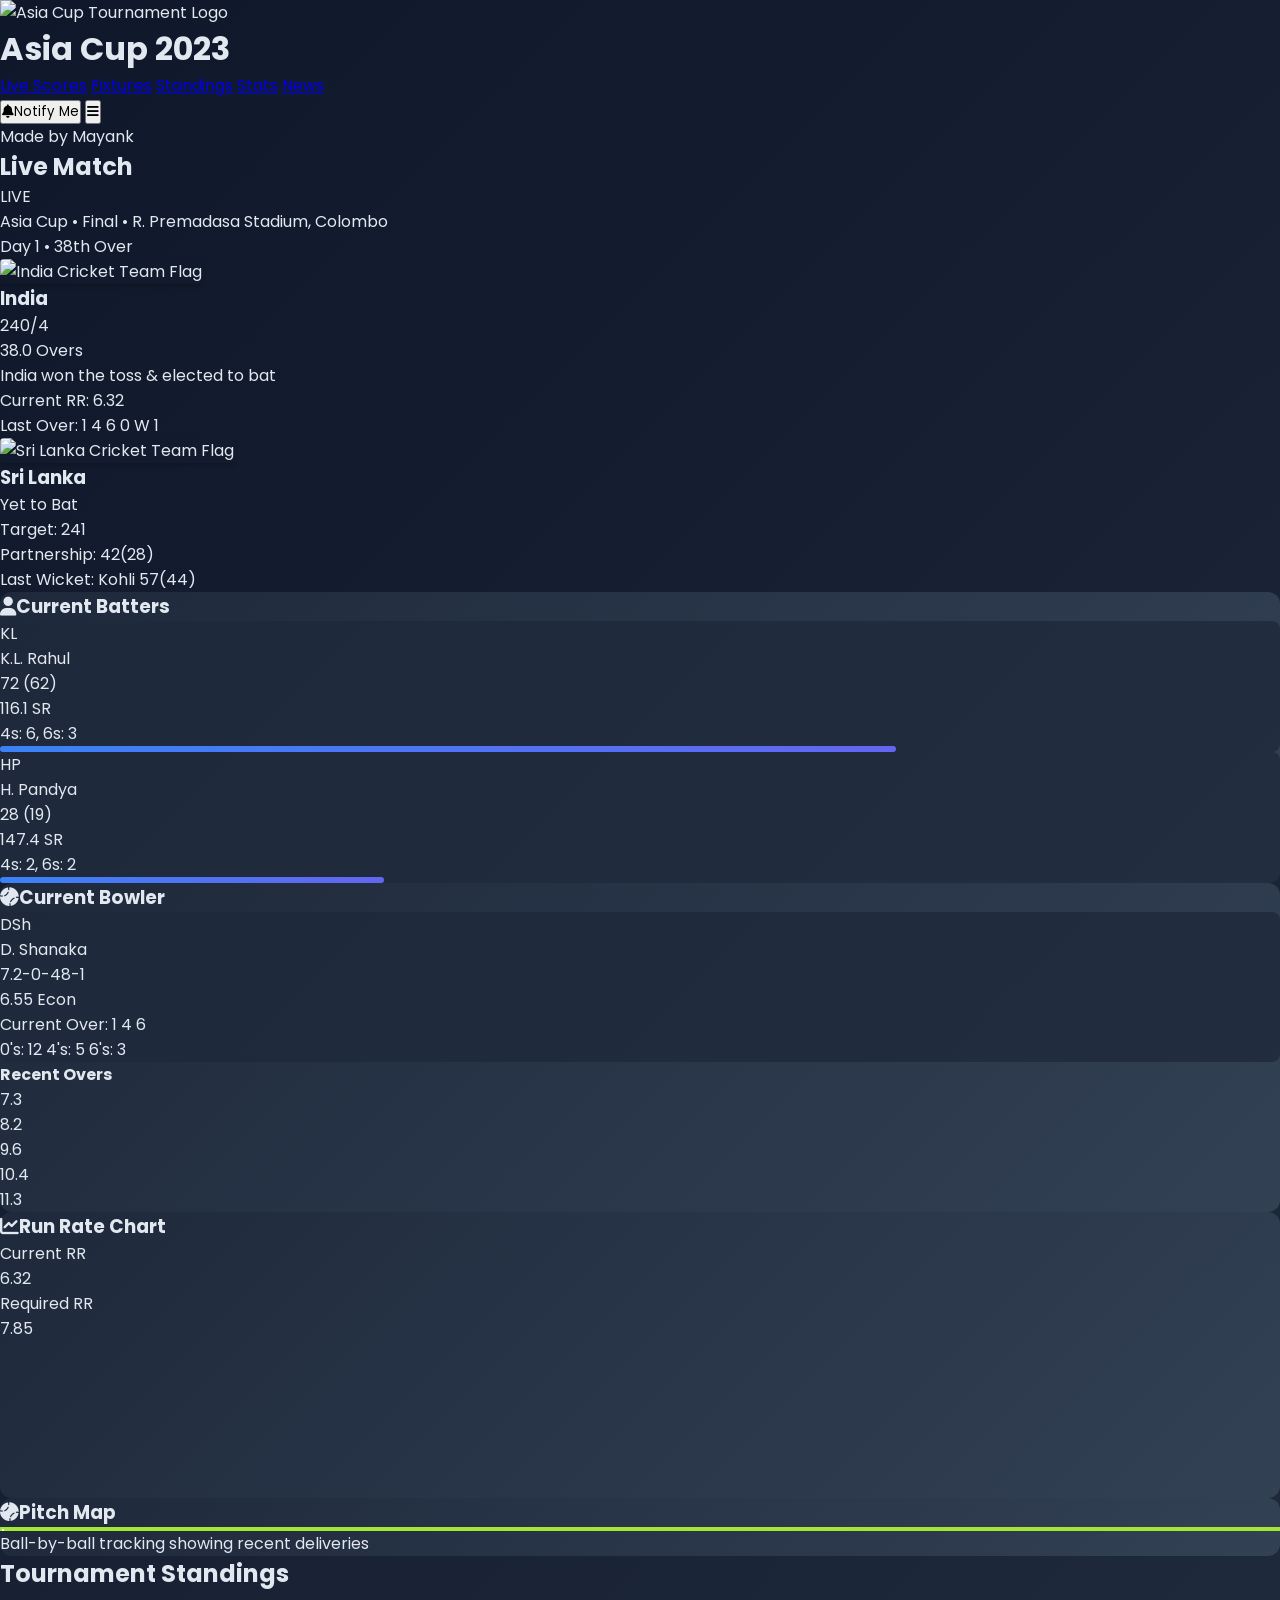
==== finalscoringofasiacup2025.html @ 723bc30c "Add files via upload" ====
<!DOCTYPE html>
<html lang="en">
<head>
    <meta charset="UTF-8">
    <meta name="viewport" content="width=device-width, initial-scale=1.0">
    <title>Asia Cup 2023 - Live Scores & Stats</title>
    <link href="https://cdn.jsdelivr.net/npm/tailwindcss@2.2.19/dist/tailwind.min.css" rel="stylesheet">
    <link rel="stylesheet" href="https://cdnjs.cloudflare.com/ajax/libs/font-awesome/6.4.0/css/all.min.css">
    <script src="https://cdn.jsdelivr.net/npm/chart.js"></script>
    <style>
        @import url('https://fonts.googleapis.com/css2?family=Poppins:wght@300;400;500;600;700&display=swap');
        
        * {
            margin: 0;
            padding: 0;
            box-sizing: border-box;
            font-family: 'Poppins', sans-serif;
        }
        
        body {
            background: linear-gradient(135deg, #0f172a 0%, #1e293b 100%);
            color: #e2e8f0;
            min-height: 100vh;
        }
        
        .cricket-pitch {
            background: linear-gradient(to bottom, #22c55e 0%, #16a34a 100%);
            border: 2px solid #a3e635;
            position: relative;
        }
        
        .pitch-line {
            background-color: white;
            position: absolute;
            opacity: 0.8;
        }
        
        .crease {
            border: 1px solid white;
            position: absolute;
        }
        
        .stumps {
            background-color: #f59e0b;
            position: absolute;
            width: 4px;
        }
        
        .team-flag {
            border-radius: 4px;
            box-shadow: 0 2px 4px rgba(0, 0, 0, 0.2);
        }
        
        .live-indicator {
            animation: pulse 1.5s infinite;
        }
        
        @keyframes pulse {
            0% { opacity: 1; }
            50% { opacity: 0.5; }
            100% { opacity: 1; }
        }
        
        .stat-card {
            background: linear-gradient(135deg, #1e293b 0%, #334155 100%);
            border-radius: 12px;
            transition: all 0.3s ease;
        }
        
        .stat-card:hover {
            transform: translateY(-5px);
            box-shadow: 0 10px 25px rgba(0, 0, 0, 0.3);
        }
        
        .player-card {
            background: rgba(30, 41, 59, 0.8);
            border-radius: 8px;
            transition: all 0.3s ease;
        }
        
        .player-card:hover {
            background: rgba(30, 41, 59, 1);
            transform: translateY(-3px);
        }
        
        .score-progress {
            background: linear-gradient(to right, #3b82f6 0%, #6366f1 100%);
            height: 6px;
            border-radius: 3px;
        }
        
        .nav-item {
            position: relative;
        }
        
        .nav-item::after {
            content: '';
            position: absolute;
            bottom: -5px;
            left: 0;
            width: 0;
            height: 2px;
            background: #3b82f6;
            transition: width 0.3s ease;
        }
        
        .nav-item:hover::after {
            width: 100%;
        }
    </style>
</head>
<body>
    <header class="bg-slate-900 shadow-lg sticky top-0 z-50">
        <div class="container mx-auto px-4 py-3">
            <div class="flex justify-between items-center">
                <div class="flex items-center space-x-2">
                    <img src="https://placeholder-image-service.onrender.com/image/40x40?prompt=Asia%20Cup%20Cricket%20Tournament%20Logo&id=asia-cup-logo" alt="Asia Cup Tournament Logo" class="h-10 w-10 rounded">
                    <h1 class="text-xl font-bold text-white">Asia Cup 2023</h1>
                </div>
                
                <nav class="hidden md:flex space-x-8">
                    <a href="#" class="nav-item text-blue-400 font-medium">Live Scores</a>
                    <a href="#" class="nav-item text-slate-300 hover:text-white">Fixtures</a>
                    <a href="#" class="nav-item text-slate-300 hover:text-white">Standings</a>
                    <a href="#" class="nav-item text-slate-300 hover:text-white">Stats</a>
                    <a href="#" class="nav-item text-slate-300 hover:text-white">News</a>
                </nav>
                
                <div class="flex items-center space-x-4">
                    <button class="bg-blue-600 hover:bg-blue-700 text-white px-4 py-2 rounded-lg font-medium transition">
                        <i class="fas fa-bell mr-2"></i>Notify Me
                    </button>
                    <button class="text-slate-300 hover:text-white">
                        <i class="fas fa-bars text-xl"></i>
                    </button>
                </div>
            </div>
        </div>
    </header>
<header>
Made by Mayank
  </header>

    <main class="container mx-auto px-4 py-8">
        <!-- Live Match Section -->
        <section class="mb-12">
            <div class="flex items-center mb-6">
                <h2 class="text-2xl font-bold text-white">Live Match</h2>
                <div class="ml-4 flex items-center bg-red-600 px-3 py-1 rounded-full">
                    <span class="live-indicator h-2 w-2 bg-white rounded-full mr-2"></span>
                    <span class="text-sm font-medium">LIVE</span>
                </div>
            </div>
            
            <div class="bg-slate-800 rounded-xl overflow-hidden shadow-xl">
                <div class="p-6 border-b border-slate-700">
                    <div class="flex justify-between items-center mb-4">
                        <div class="text-slate-400">Asia Cup • Final • R. Premadasa Stadium, Colombo</div>
                        <div class="text-sm bg-slate-700 px-3 py-1 rounded">Day 1 • 38th Over</div>
                    </div>
                    
                    <div class="grid md:grid-cols-3 gap-8 items-center">
                        <!-- Team 1 -->
                        <div class="text-center">
                            <div class="flex justify-center mb-4">
                                <img src="https://placeholder-image-service.onrender.com/image/80x80?prompt=India%20Cricket%20Team%20Flag&id=india-flag" alt="India Cricket Team Flag" class="team-flag h-16 w-16">
                            </div>
                            <h3 class="text-xl font-bold text-white mb-2">India</h3>
                            <div class="text-3xl font-bold text-white">240/4</div>
                            <div class="text-slate-400 mt-2">38.0 Overs</div>
                        </div>
                        
                        <!-- Match Status -->
                        <div class="text-center">
                            <div class="text-lg text-slate-300 mb-2">India won the toss & elected to bat</div>
                            <div class="text-2xl font-bold text-green-500 mb-4">Current RR: 6.32</div>
                            <div class="inline-block bg-slate-700 text-slate-300 px-4 py-2 rounded-lg">
                                <span class="font-medium">Last Over:</span> 1 4 6 0 W 1
                            </div>
                        </div>
                        
                        <!-- Team 2 -->
                        <div class="text-center">
                            <div class="flex justify-center mb-4">
                                <img src="https://placeholder-image-service.onrender.com/image/80x80?prompt=Sri%20Lanka%20Cricket%20Team%20Flag&id=sri-lanka-flag" alt="Sri Lanka Cricket Team Flag" class="team-flag h-16 w-16">
                            </div>
                            <h3 class="text-xl font-bold text-white mb-2">Sri Lanka</h3>
                            <div class="text-3xl font-bold text-white">Yet to Bat</div>
                            <div class="text-slate-400 mt-2">Target: 241</div>
                        </div>
                    </div>
                </div>
                
                <div class="bg-slate-900 p-4">
                    <div class="flex justify-between items-center">
                        <div class="text-slate-300">
                            <span class="font-medium">Partnership:</span> 42(28)
                        </div>
                        <div class="text-slate-300">
                            <span class="font-medium">Last Wicket:</span> Kohli 57(44)
                        </div>
                    </div>
                </div>
            </div>
        </section>

        <div class="grid lg:grid-cols-3 gap-8 mb-12">
            <!-- Current Batters -->
            <div class="stat-card p-6">
                <h3 class="text-lg font-bold text-white mb-4 flex items-center">
                    <i class="fas fa-user mr-2 text-blue-400"></i>Current Batters
                </h3>
                
                <div class="space-y-4">
                    <div class="player-card p-4">
                        <div class="flex justify-between items-center mb-2">
                            <div class="flex items-center">
                                <div class="h-10 w-10 bg-slate-700 rounded-full flex items-center justify-center mr-3">
                                    <span class="font-bold">KL</span>
                                </div>
                                <div>
                                    <div class="font-medium text-white">K.L. Rahul</div>
                                    <div class="text-sm text-slate-400">72 (62)</div>
                                </div>
                            </div>
                            <div class="text-right">
                                <div class="text-green-500 font-medium">116.1 SR</div>
                                <div class="text-sm text-slate-400">4s: 6, 6s: 3</div>
                            </div>
                        </div>
                        <div class="score-progress" style="width: 70%;"></div>
                    </div>
                    
                    <div class="player-card p-4">
                        <div class="flex justify-between items-center mb-2">
                            <div class="flex items-center">
                                <div class="h-10 w-10 bg-slate-700 rounded-full flex items-center justify-center mr-3">
                                    <span class="font-bold">HP</span>
                                </div>
                                <div>
                                    <div class="font-medium text-white">H. Pandya</div>
                                    <div class="text-sm text-slate-400">28 (19)</div>
                                </div>
                            </div>
                            <div class="text-right">
                                <div class="text-green-500 font-medium">147.4 SR</div>
                                <div class="text-sm text-slate-400">4s: 2, 6s: 2</div>
                            </div>
                        </div>
                        <div class="score-progress" style="width: 30%;"></div>
                    </div>
                </div>
            </div>
            
            <!-- Bowling -->
            <div class="stat-card p-6">
                <h3 class="text-lg font-bold text-white mb-4 flex items-center">
                    <i class="fas fa-baseball-ball mr-2 text-blue-400"></i>Current Bowler
                </h3>
                
                <div class="player-card p-4">
                    <div class="flex justify-between items-center mb-2">
                        <div class="flex items-center">
                            <div class="h-10 w-10 bg-slate-700 rounded-full flex items-center justify-center mr-3">
                                <span class="font-bold">DSh</span>
                            </div>
                            <div>
                                <div class="font-medium text-white">D. Shanaka</div>
                                <div class="text-sm text-slate-400">7.2-0-48-1</div>
                            </div>
                        </div>
                        <div class="text-right">
                            <div class="text-red-500 font-medium">6.55 Econ</div>
                            <div class="text-sm text-slate-400">Current Over: 1 4 6</div>
                        </div>
                    </div>
                    <div class="flex justify-between text-sm text-slate-400 mt-2">
                        <span>0's: 12</span>
                        <span>4's: 5</span>
                        <span>6's: 3</span>
                    </div>
                </div>
                
                <div class="mt-6">
                    <h4 class="text-sm font-medium text-slate-300 mb-2">Recent Overs</h4>
                    <div class="flex space-x-2">
                        <div class="bg-slate-700 text-slate-300 text-xs px-3 py-1 rounded">7.3</div>
                        <div class="bg-slate-700 text-slate-300 text-xs px-3 py-1 rounded">8.2</div>
                        <div class="bg-slate-700 text-slate-300 text-xs px-3 py-1 rounded">9.6</div>
                        <div class="bg-slate-700 text-slate-300 text-xs px-3 py-1 rounded">10.4</div>
                        <div class="bg-slate-700 text-slate-300 text-xs px-3 py-1 rounded">11.3</div>
                    </div>
                </div>
            </div>
            
            <!-- Required Run Rate -->
            <div class="stat-card p-6">
                <h3 class="text-lg font-bold text-white mb-4 flex items-center">
                    <i class="fas fa-chart-line mr-2 text-blue-400"></i>Run Rate Chart
                </h3>
                
                <div class="bg-slate-700 rounded-lg p-4 mb-4">
                    <div class="flex justify-between items-center mb-2">
                        <div class="text-slate-300">Current RR</div>
                        <div class="text-green-500 font-medium">6.32</div>
                    </div>
                    <div class="flex justify-between items-center">
                        <div class="text-slate-300">Required RR</div>
                        <div class="text-red-500 font-medium">7.85</div>
                    </div>
                </div>
                
                <canvas id="runRateChart" height="150"></canvas>
            </div>
        </div>

        <!-- Mini Cricket Pitch -->
        <div class="stat-card p-6 mb-12">
            <h3 class="text-lg font-bold text-white mb-4 flex items-center">
                <i class="fas fa-baseball-ball mr-2 text-blue-400"></i>Pitch Map
            </h3>
            
            <div class="cricket-pitch mx-auto relative h-64 w-full max-w-2xl rounded-lg">
                <!-- Pitch Lines -->
                <div class="pitch-line w-full h-1 top-1/2 transform -translate-y-1/2"></div>
                <div class="pitch-line h-full w-1 left-1/2 transform -translate-x-1/2"></div>
                
                <!-- Creases -->
                <div class="crease w-24 h-6 top-1/2 transform -translate-y-1/2 -translate-x-24 left-1/2"></div>
                <div class="crease w-24 h-6 top-1/2 transform -translate-y-1/2 translate-x-24 left-1/2"></div>
                
                <!-- Stumps -->
                <div class="stumps h-8 left-1/2 top-1/2 transform -translate-y-1/2 -translate-x-2"></div>
                <div class="stumps h-8 left-1/2 top-1/2 transform -translate-y-1/2"></div>
                <div class="stumps h-8 left-1/2 top-1/2 transform -translate-y-1/2 translate-x-2"></div>
                
                <!-- Ball markers -->
                <div class="absolute w-3 h-3 bg-red-600 rounded-full" style="top: 40%; left: 45%;"></div>
                <div class="absolute w-3 h-3 bg-red-600 rounded-full" style="top: 35%; left: 55%;"></div>
                <div class="absolute w-3 h-3 bg-red-600 rounded-full" style="top: 60%; left: 50%;"></div>
            </div>
            
            <div class="mt-4 text-center text-slate-400 text-sm">
                Ball-by-ball tracking showing recent deliveries
            </div>
        </div>

        <!-- Tournament Standings -->
        <section class="mb-12">
            <h2 class="text-2xl font-bold text-white mb-6">Tournament Standings</h2>
            
            <div class="overflow-x-auto">
                <table class="w-full table-auto">
                    <thead class="bg-slate-800 text-left">
                        <tr>
                            <th class="px-6 py-3 text-slate-300">Team</th>
                            <th class="px-6 py-3 text-slate-300">P</th>
                            <th class="px-6 py-3 text-slate-300">W</th>
                            <th class="px-6 py-3 text-slate-300">L</th>
                            <th class="px-6 py-3 text-slate-300">NR</th>
                            <th class="px-6 py-3 text-slate-300">Pts</th>
                            <th class="px-6 py-3 text-slate-300">NRR</th>
                        </tr>
                    </thead>
                    <tbody>
                        <tr class="border-b border-slate-700 bg-slate-800/50">
                            <td class="px-6 py-4 flex items-center">
                                <img src="https://placeholder-image-service.onrender.com/image/30x30
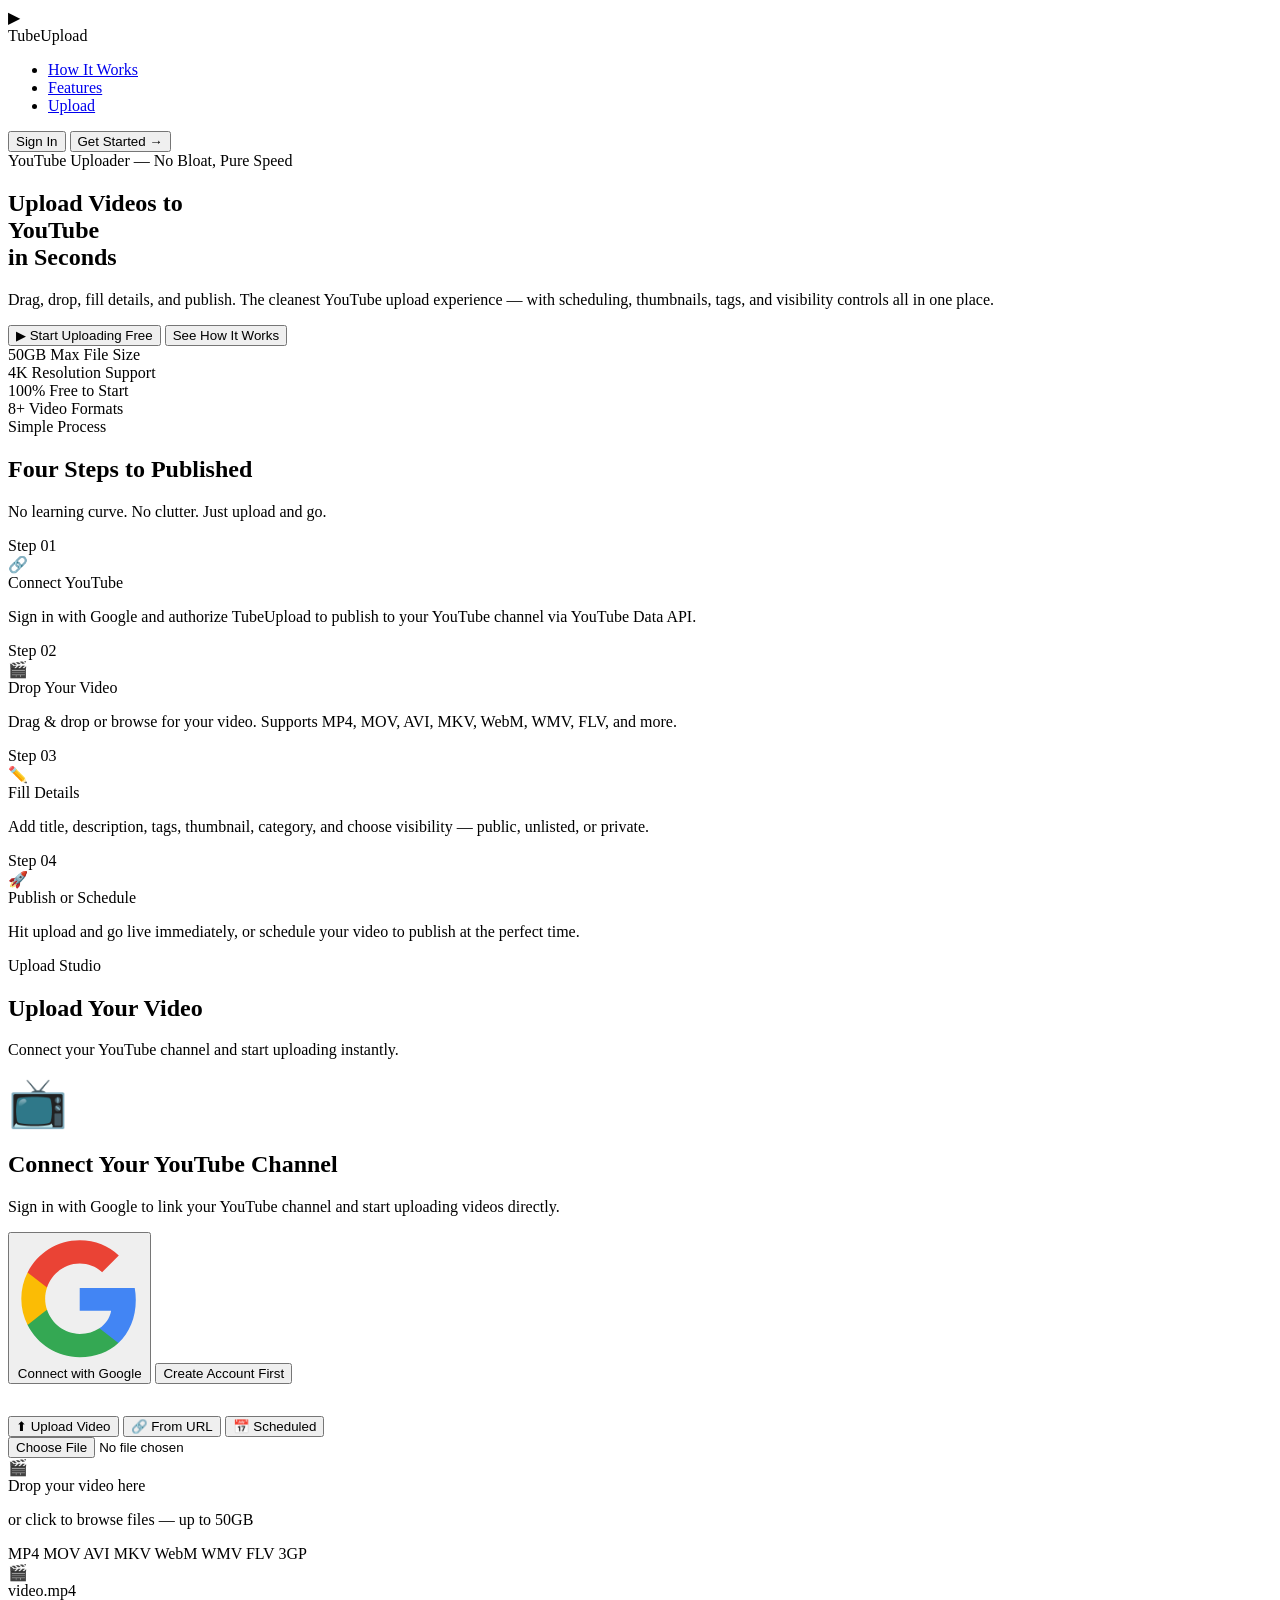
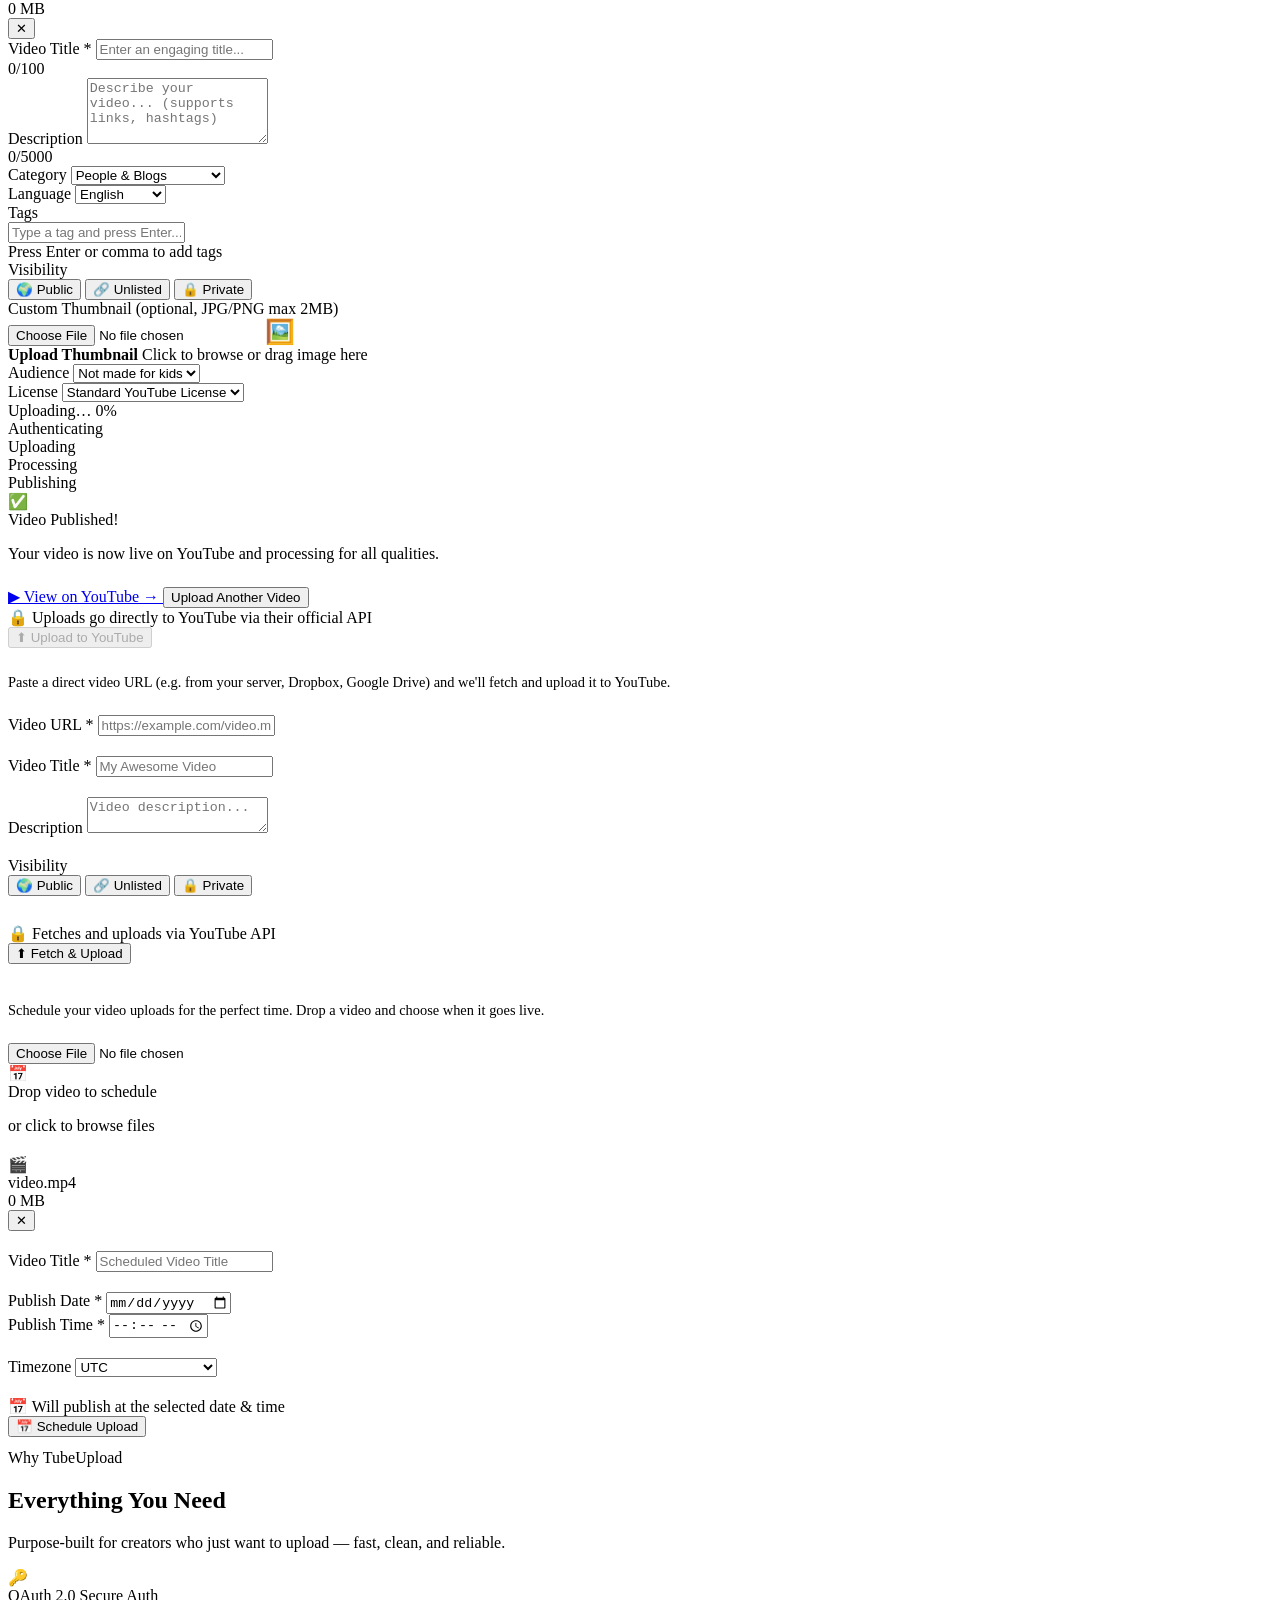
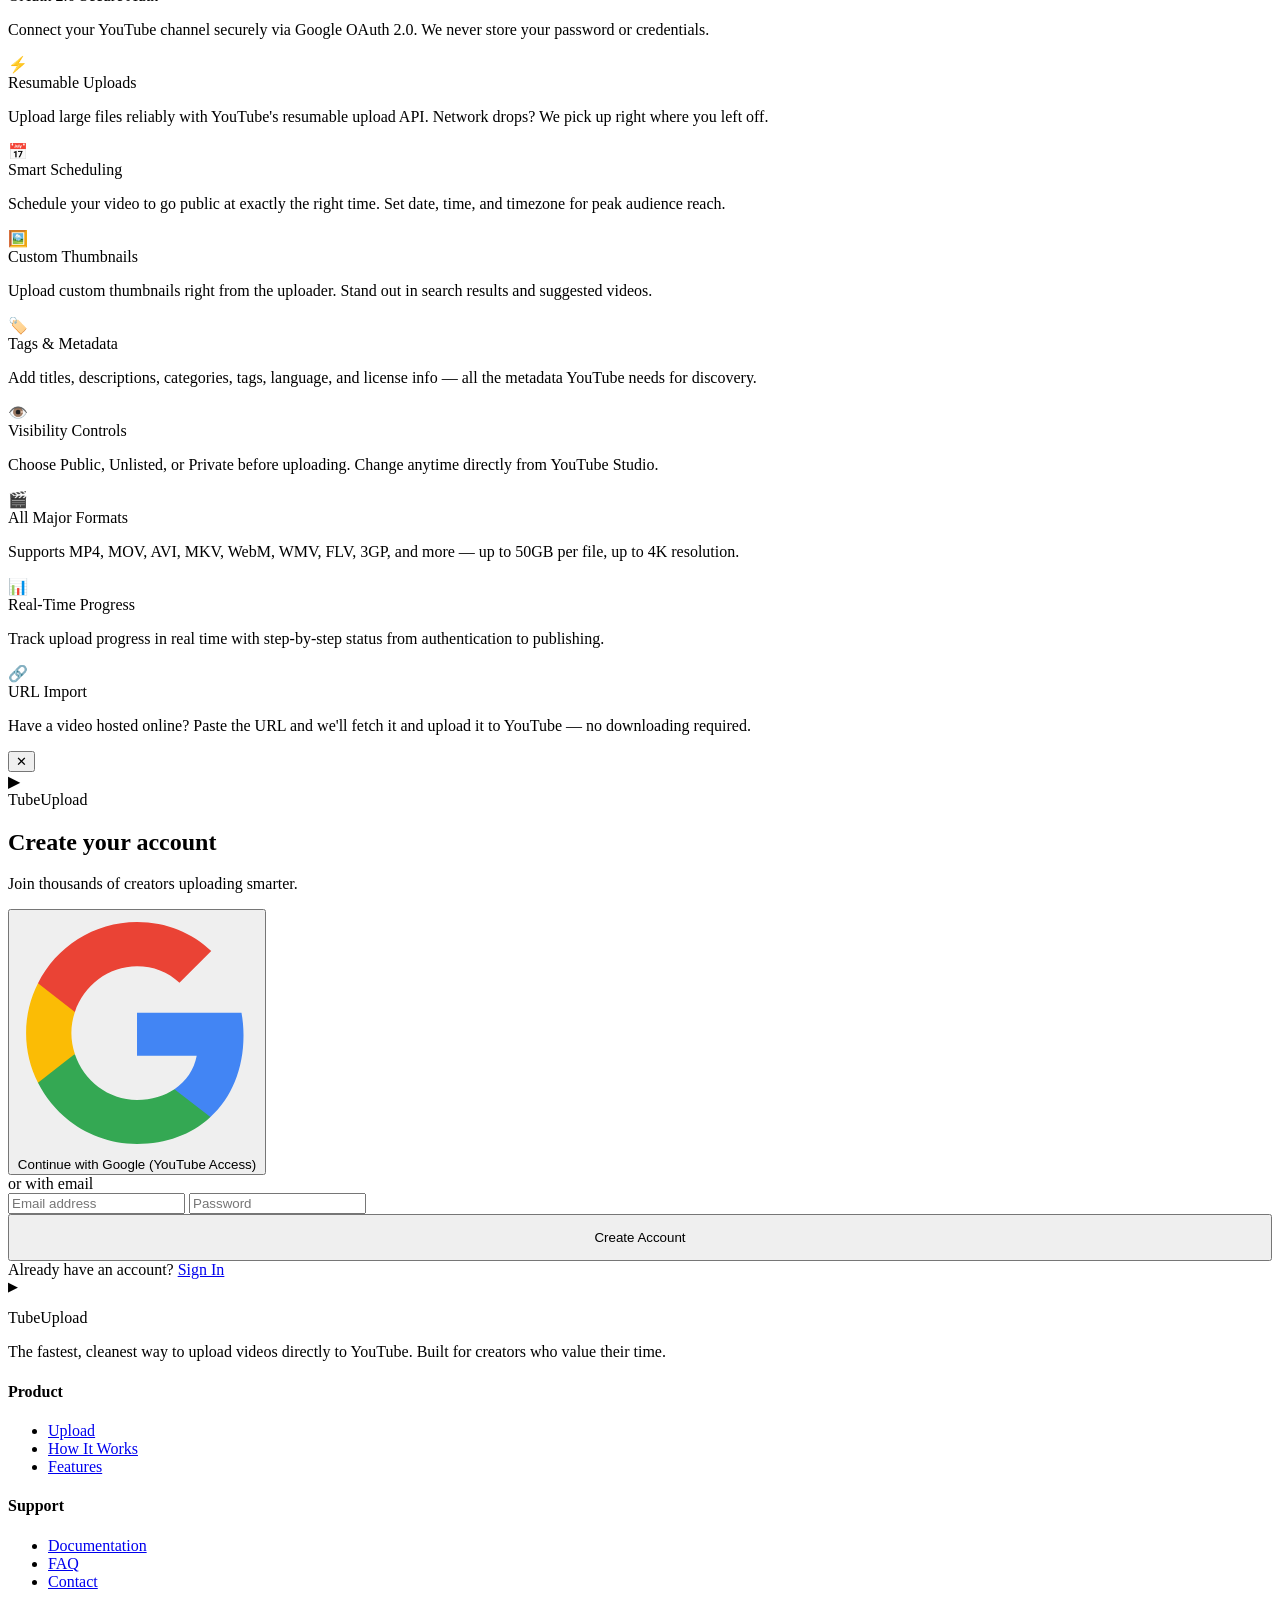
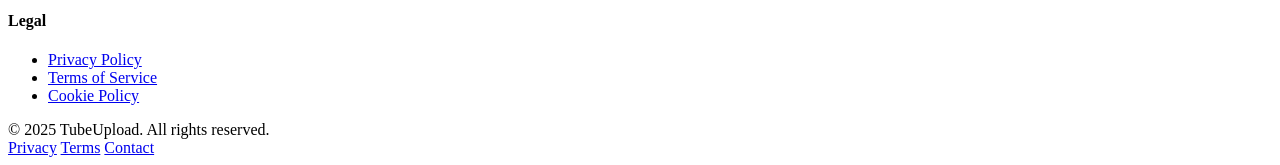
==== commit e6a828d4: "Update finalscoringofasiacup2025.html" ====
--- a/finalscoringofasiacup2025.html
+++ b/finalscoringofasiacup2025.html
@@ -1,368 +1,583 @@
 <!DOCTYPE html>
 <html lang="en">
 <head>
-    <meta charset="UTF-8">
-    <meta name="viewport" content="width=device-width, initial-scale=1.0">
-    <title>Asia Cup 2023 - Live Scores & Stats</title>
-    <link href="https://cdn.jsdelivr.net/npm/tailwindcss@2.2.19/dist/tailwind.min.css" rel="stylesheet">
-    <link rel="stylesheet" href="https://cdnjs.cloudflare.com/ajax/libs/font-awesome/6.4.0/css/all.min.css">
-    <script src="https://cdn.jsdelivr.net/npm/chart.js"></script>
-    <style>
-        @import url('https://fonts.googleapis.com/css2?family=Poppins:wght@300;400;500;600;700&display=swap');
-        
-        * {
-            margin: 0;
-            padding: 0;
-            box-sizing: border-box;
-            font-family: 'Poppins', sans-serif;
-        }
-        
-        body {
-            background: linear-gradient(135deg, #0f172a 0%, #1e293b 100%);
-            color: #e2e8f0;
-            min-height: 100vh;
-        }
-        
-        .cricket-pitch {
-            background: linear-gradient(to bottom, #22c55e 0%, #16a34a 100%);
-            border: 2px solid #a3e635;
-            position: relative;
-        }
-        
-        .pitch-line {
-            background-color: white;
-            position: absolute;
-            opacity: 0.8;
-        }
-        
-        .crease {
-            border: 1px solid white;
-            position: absolute;
-        }
-        
-        .stumps {
-            background-color: #f59e0b;
-            position: absolute;
-            width: 4px;
-        }
-        
-        .team-flag {
-            border-radius: 4px;
-            box-shadow: 0 2px 4px rgba(0, 0, 0, 0.2);
-        }
-        
-        .live-indicator {
-            animation: pulse 1.5s infinite;
-        }
-        
-        @keyframes pulse {
-            0% { opacity: 1; }
-            50% { opacity: 0.5; }
-            100% { opacity: 1; }
-        }
-        
-        .stat-card {
-            background: linear-gradient(135deg, #1e293b 0%, #334155 100%);
-            border-radius: 12px;
-            transition: all 0.3s ease;
-        }
-        
-        .stat-card:hover {
-            transform: translateY(-5px);
-            box-shadow: 0 10px 25px rgba(0, 0, 0, 0.3);
-        }
-        
-        .player-card {
-            background: rgba(30, 41, 59, 0.8);
-            border-radius: 8px;
-            transition: all 0.3s ease;
-        }
-        
-        .player-card:hover {
-            background: rgba(30, 41, 59, 1);
-            transform: translateY(-3px);
-        }
-        
-        .score-progress {
-            background: linear-gradient(to right, #3b82f6 0%, #6366f1 100%);
-            height: 6px;
-            border-radius: 3px;
-        }
-        
-        .nav-item {
-            position: relative;
-        }
-        
-        .nav-item::after {
-            content: '';
-            position: absolute;
-            bottom: -5px;
-            left: 0;
-            width: 0;
-            height: 2px;
-            background: #3b82f6;
-            transition: width 0.3s ease;
-        }
-        
-        .nav-item:hover::after {
-            width: 100%;
-        }
-    </style>
+  <meta charset="UTF-8" />
+  <meta name="viewport" content="width=device-width, initial-scale=1.0" />
+  <title>TubeUpload — Upload to YouTube Instantly</title>
+  <meta name="description" content="The fastest, cleanest way to upload videos directly to YouTube. Drag, drop, and publish in seconds." />
+  <link rel="preconnect" href="https://fonts.googleapis.com" />
+  <link rel="preconnect" href="https://fonts.gstatic.com" crossorigin />
+  <link href="https://fonts.googleapis.com/css2?family=Inter:wght@400;500;600;700;800;900&display=swap" rel="stylesheet" />
+  <link rel="stylesheet" href="assets/style.css" />
+  <link rel="icon" href="data:image/svg+xml,<svg xmlns='http://www.w3.org/2000/svg' viewBox='0 0 100 100'><rect width='100' height='100' rx='20' fill='%23FF0000'/><polygon points='38,28 75,50 38,72' fill='white'/></svg>" />
+<script src="https://sites.super.myninja.ai/_assets/ninja-daytona-script.js"></script>
 </head>
 <body>
-    <header class="bg-slate-900 shadow-lg sticky top-0 z-50">
-        <div class="container mx-auto px-4 py-3">
-            <div class="flex justify-between items-center">
-                <div class="flex items-center space-x-2">
-                    <img src="https://placeholder-image-service.onrender.com/image/40x40?prompt=Asia%20Cup%20Cricket%20Tournament%20Logo&id=asia-cup-logo" alt="Asia Cup Tournament Logo" class="h-10 w-10 rounded">
-                    <h1 class="text-xl font-bold text-white">Asia Cup 2023</h1>
-                </div>
-                
-                <nav class="hidden md:flex space-x-8">
-                    <a href="#" class="nav-item text-blue-400 font-medium">Live Scores</a>
-                    <a href="#" class="nav-item text-slate-300 hover:text-white">Fixtures</a>
-                    <a href="#" class="nav-item text-slate-300 hover:text-white">Standings</a>
-                    <a href="#" class="nav-item text-slate-300 hover:text-white">Stats</a>
-                    <a href="#" class="nav-item text-slate-300 hover:text-white">News</a>
-                </nav>
-                
-                <div class="flex items-center space-x-4">
-                    <button class="bg-blue-600 hover:bg-blue-700 text-white px-4 py-2 rounded-lg font-medium transition">
-                        <i class="fas fa-bell mr-2"></i>Notify Me
-                    </button>
-                    <button class="text-slate-300 hover:text-white">
-                        <i class="fas fa-bars text-xl"></i>
-                    </button>
-                </div>
-            </div>
-        </div>
-    </header>
-<header>
-Made by Mayank
-  </header>
-
-    <main class="container mx-auto px-4 py-8">
-        <!-- Live Match Section -->
-        <section class="mb-12">
-            <div class="flex items-center mb-6">
-                <h2 class="text-2xl font-bold text-white">Live Match</h2>
-                <div class="ml-4 flex items-center bg-red-600 px-3 py-1 rounded-full">
-                    <span class="live-indicator h-2 w-2 bg-white rounded-full mr-2"></span>
-                    <span class="text-sm font-medium">LIVE</span>
-                </div>
-            </div>
-            
-            <div class="bg-slate-800 rounded-xl overflow-hidden shadow-xl">
-                <div class="p-6 border-b border-slate-700">
-                    <div class="flex justify-between items-center mb-4">
-                        <div class="text-slate-400">Asia Cup • Final • R. Premadasa Stadium, Colombo</div>
-                        <div class="text-sm bg-slate-700 px-3 py-1 rounded">Day 1 • 38th Over</div>
-                    </div>
-                    
-                    <div class="grid md:grid-cols-3 gap-8 items-center">
-                        <!-- Team 1 -->
-                        <div class="text-center">
-                            <div class="flex justify-center mb-4">
-                                <img src="https://placeholder-image-service.onrender.com/image/80x80?prompt=India%20Cricket%20Team%20Flag&id=india-flag" alt="India Cricket Team Flag" class="team-flag h-16 w-16">
-                            </div>
-                            <h3 class="text-xl font-bold text-white mb-2">India</h3>
-                            <div class="text-3xl font-bold text-white">240/4</div>
-                            <div class="text-slate-400 mt-2">38.0 Overs</div>
-                        </div>
-                        
-                        <!-- Match Status -->
-                        <div class="text-center">
-                            <div class="text-lg text-slate-300 mb-2">India won the toss & elected to bat</div>
-                            <div class="text-2xl font-bold text-green-500 mb-4">Current RR: 6.32</div>
-                            <div class="inline-block bg-slate-700 text-slate-300 px-4 py-2 rounded-lg">
-                                <span class="font-medium">Last Over:</span> 1 4 6 0 W 1
-                            </div>
-                        </div>
-                        
-                        <!-- Team 2 -->
-                        <div class="text-center">
-                            <div class="flex justify-center mb-4">
-                                <img src="https://placeholder-image-service.onrender.com/image/80x80?prompt=Sri%20Lanka%20Cricket%20Team%20Flag&id=sri-lanka-flag" alt="Sri Lanka Cricket Team Flag" class="team-flag h-16 w-16">
-                            </div>
-                            <h3 class="text-xl font-bold text-white mb-2">Sri Lanka</h3>
-                            <div class="text-3xl font-bold text-white">Yet to Bat</div>
-                            <div class="text-slate-400 mt-2">Target: 241</div>
-                        </div>
-                    </div>
-                </div>
-                
-                <div class="bg-slate-900 p-4">
-                    <div class="flex justify-between items-center">
-                        <div class="text-slate-300">
-                            <span class="font-medium">Partnership:</span> 42(28)
-                        </div>
-                        <div class="text-slate-300">
-                            <span class="font-medium">Last Wicket:</span> Kohli 57(44)
-                        </div>
-                    </div>
-                </div>
-            </div>
-        </section>
-
-        <div class="grid lg:grid-cols-3 gap-8 mb-12">
-            <!-- Current Batters -->
-            <div class="stat-card p-6">
-                <h3 class="text-lg font-bold text-white mb-4 flex items-center">
-                    <i class="fas fa-user mr-2 text-blue-400"></i>Current Batters
-                </h3>
-                
-                <div class="space-y-4">
-                    <div class="player-card p-4">
-                        <div class="flex justify-between items-center mb-2">
-                            <div class="flex items-center">
-                                <div class="h-10 w-10 bg-slate-700 rounded-full flex items-center justify-center mr-3">
-                                    <span class="font-bold">KL</span>
-                                </div>
-                                <div>
-                                    <div class="font-medium text-white">K.L. Rahul</div>
-                                    <div class="text-sm text-slate-400">72 (62)</div>
-                                </div>
-                            </div>
-                            <div class="text-right">
-                                <div class="text-green-500 font-medium">116.1 SR</div>
-                                <div class="text-sm text-slate-400">4s: 6, 6s: 3</div>
-                            </div>
-                        </div>
-                        <div class="score-progress" style="width: 70%;"></div>
-                    </div>
-                    
-                    <div class="player-card p-4">
-                        <div class="flex justify-between items-center mb-2">
-                            <div class="flex items-center">
-                                <div class="h-10 w-10 bg-slate-700 rounded-full flex items-center justify-center mr-3">
-                                    <span class="font-bold">HP</span>
-                                </div>
-                                <div>
-                                    <div class="font-medium text-white">H. Pandya</div>
-                                    <div class="text-sm text-slate-400">28 (19)</div>
-                                </div>
-                            </div>
-                            <div class="text-right">
-                                <div class="text-green-500 font-medium">147.4 SR</div>
-                                <div class="text-sm text-slate-400">4s: 2, 6s: 2</div>
-                            </div>
-                        </div>
-                        <div class="score-progress" style="width: 30%;"></div>
-                    </div>
-                </div>
-            </div>
-            
-            <!-- Bowling -->
-            <div class="stat-card p-6">
-                <h3 class="text-lg font-bold text-white mb-4 flex items-center">
-                    <i class="fas fa-baseball-ball mr-2 text-blue-400"></i>Current Bowler
-                </h3>
-                
-                <div class="player-card p-4">
-                    <div class="flex justify-between items-center mb-2">
-                        <div class="flex items-center">
-                            <div class="h-10 w-10 bg-slate-700 rounded-full flex items-center justify-center mr-3">
-                                <span class="font-bold">DSh</span>
-                            </div>
-                            <div>
-                                <div class="font-medium text-white">D. Shanaka</div>
-                                <div class="text-sm text-slate-400">7.2-0-48-1</div>
-                            </div>
-                        </div>
-                        <div class="text-right">
-                            <div class="text-red-500 font-medium">6.55 Econ</div>
-                            <div class="text-sm text-slate-400">Current Over: 1 4 6</div>
-                        </div>
-                    </div>
-                    <div class="flex justify-between text-sm text-slate-400 mt-2">
-                        <span>0's: 12</span>
-                        <span>4's: 5</span>
-                        <span>6's: 3</span>
-                    </div>
-                </div>
-                
-                <div class="mt-6">
-                    <h4 class="text-sm font-medium text-slate-300 mb-2">Recent Overs</h4>
-                    <div class="flex space-x-2">
-                        <div class="bg-slate-700 text-slate-300 text-xs px-3 py-1 rounded">7.3</div>
-                        <div class="bg-slate-700 text-slate-300 text-xs px-3 py-1 rounded">8.2</div>
-                        <div class="bg-slate-700 text-slate-300 text-xs px-3 py-1 rounded">9.6</div>
-                        <div class="bg-slate-700 text-slate-300 text-xs px-3 py-1 rounded">10.4</div>
-                        <div class="bg-slate-700 text-slate-300 text-xs px-3 py-1 rounded">11.3</div>
-                    </div>
-                </div>
-            </div>
-            
-            <!-- Required Run Rate -->
-            <div class="stat-card p-6">
-                <h3 class="text-lg font-bold text-white mb-4 flex items-center">
-                    <i class="fas fa-chart-line mr-2 text-blue-400"></i>Run Rate Chart
-                </h3>
-                
-                <div class="bg-slate-700 rounded-lg p-4 mb-4">
-                    <div class="flex justify-between items-center mb-2">
-                        <div class="text-slate-300">Current RR</div>
-                        <div class="text-green-500 font-medium">6.32</div>
-                    </div>
-                    <div class="flex justify-between items-center">
-                        <div class="text-slate-300">Required RR</div>
-                        <div class="text-red-500 font-medium">7.85</div>
-                    </div>
-                </div>
-                
-                <canvas id="runRateChart" height="150"></canvas>
-            </div>
-        </div>
-
-        <!-- Mini Cricket Pitch -->
-        <div class="stat-card p-6 mb-12">
-            <h3 class="text-lg font-bold text-white mb-4 flex items-center">
-                <i class="fas fa-baseball-ball mr-2 text-blue-400"></i>Pitch Map
-            </h3>
-            
-            <div class="cricket-pitch mx-auto relative h-64 w-full max-w-2xl rounded-lg">
-                <!-- Pitch Lines -->
-                <div class="pitch-line w-full h-1 top-1/2 transform -translate-y-1/2"></div>
-                <div class="pitch-line h-full w-1 left-1/2 transform -translate-x-1/2"></div>
-                
-                <!-- Creases -->
-                <div class="crease w-24 h-6 top-1/2 transform -translate-y-1/2 -translate-x-24 left-1/2"></div>
-                <div class="crease w-24 h-6 top-1/2 transform -translate-y-1/2 translate-x-24 left-1/2"></div>
-                
-                <!-- Stumps -->
-                <div class="stumps h-8 left-1/2 top-1/2 transform -translate-y-1/2 -translate-x-2"></div>
-                <div class="stumps h-8 left-1/2 top-1/2 transform -translate-y-1/2"></div>
-                <div class="stumps h-8 left-1/2 top-1/2 transform -translate-y-1/2 translate-x-2"></div>
-                
-                <!-- Ball markers -->
-                <div class="absolute w-3 h-3 bg-red-600 rounded-full" style="top: 40%; left: 45%;"></div>
-                <div class="absolute w-3 h-3 bg-red-600 rounded-full" style="top: 35%; left: 55%;"></div>
-                <div class="absolute w-3 h-3 bg-red-600 rounded-full" style="top: 60%; left: 50%;"></div>
-            </div>
-            
-            <div class="mt-4 text-center text-slate-400 text-sm">
-                Ball-by-ball tracking showing recent deliveries
-            </div>
-        </div>
-
-        <!-- Tournament Standings -->
-        <section class="mb-12">
-            <h2 class="text-2xl font-bold text-white mb-6">Tournament Standings</h2>
-            
-            <div class="overflow-x-auto">
-                <table class="w-full table-auto">
-                    <thead class="bg-slate-800 text-left">
-                        <tr>
-                            <th class="px-6 py-3 text-slate-300">Team</th>
-                            <th class="px-6 py-3 text-slate-300">P</th>
-                            <th class="px-6 py-3 text-slate-300">W</th>
-                            <th class="px-6 py-3 text-slate-300">L</th>
-                            <th class="px-6 py-3 text-slate-300">NR</th>
-                            <th class="px-6 py-3 text-slate-300">Pts</th>
-                            <th class="px-6 py-3 text-slate-300">NRR</th>
-                        </tr>
-                    </thead>
-                    <tbody>
-                        <tr class="border-b border-slate-700 bg-slate-800/50">
-                            <td class="px-6 py-4 flex items-center">
-                                <img src="https://placeholder-image-service.onrender.com/image/30x30+
+<!-- Background -->
+<div class="bg-glow"></div>
+<div class="bg-grid"></div>
+
+<!-- Toast Container -->
+<div class="toast-container" id="toastContainer"></div>
+
+<!-- ===== NAVBAR ===== -->
+<nav>
+  <div class="nav-logo">
+    <div class="icon">▶</div>
+    Tube<span>Upload</span>
+  </div>
+  <ul class="nav-links">
+    <li><a href="#how">How It Works</a></li>
+    <li><a href="#features">Features</a></li>
+    <li><a href="#upload">Upload</a></li>
+  </ul>
+  <div class="nav-cta">
+    <button class="btn btn-ghost" onclick="openModal('login')">Sign In</button>
+    <button class="btn btn-primary" onclick="openModal('signup')">Get Started →</button>
+  </div>
+</nav>
+
+<!-- ===== HERO ===== -->
+<section class="hero">
+  <div class="hero-inner">
+    <div class="hero-badge">
+      <span class="dot"></span>
+      YouTube Uploader — No Bloat, Pure Speed
+    </div>
+    <h1>Upload Videos to<br /><span class="highlight">YouTube</span><br />in Seconds</h1>
+    <p class="hero-sub">
+      Drag, drop, fill details, and publish. The cleanest YouTube upload experience — 
+      with scheduling, thumbnails, tags, and visibility controls all in one place.
+    </p>
+    <div class="hero-actions">
+      <button class="btn btn-primary btn-large" onclick="scrollToUpload()">
+        ▶ Start Uploading Free
+      </button>
+      <button class="btn btn-ghost btn-large" onclick="document.getElementById('how').scrollIntoView({behavior:'smooth'})">
+        See How It Works
+      </button>
+    </div>
+    <div class="hero-stats">
+      <div class="stat">
+        <span class="stat-num">50GB</span>
+        <span class="stat-label">Max File Size</span>
+      </div>
+      <div class="stat">
+        <span class="stat-num">4K</span>
+        <span class="stat-label">Resolution Support</span>
+      </div>
+      <div class="stat">
+        <span class="stat-num">100%</span>
+        <span class="stat-label">Free to Start</span>
+      </div>
+      <div class="stat">
+        <span class="stat-num">8+</span>
+        <span class="stat-label">Video Formats</span>
+      </div>
+    </div>
+  </div>
+</section>
+
+<!-- ===== HOW IT WORKS ===== -->
+<section class="how-section fade-in" id="how">
+  <div class="section-tag">Simple Process</div>
+  <h2 class="section-title">Four Steps to Published</h2>
+  <p class="section-sub">No learning curve. No clutter. Just upload and go.</p>
+  <div class="steps-grid">
+    <div class="step-card">
+      <div class="step-num">Step 01</div>
+      <span class="step-emoji">🔗</span>
+      <div class="step-title">Connect YouTube</div>
+      <p class="step-desc">Sign in with Google and authorize TubeUpload to publish to your YouTube channel via YouTube Data API.</p>
+    </div>
+    <div class="step-card">
+      <div class="step-num">Step 02</div>
+      <span class="step-emoji">🎬</span>
+      <div class="step-title">Drop Your Video</div>
+      <p class="step-desc">Drag & drop or browse for your video. Supports MP4, MOV, AVI, MKV, WebM, WMV, FLV, and more.</p>
+    </div>
+    <div class="step-card">
+      <div class="step-num">Step 03</div>
+      <span class="step-emoji">✏️</span>
+      <div class="step-title">Fill Details</div>
+      <p class="step-desc">Add title, description, tags, thumbnail, category, and choose visibility — public, unlisted, or private.</p>
+    </div>
+    <div class="step-card">
+      <div class="step-num">Step 04</div>
+      <span class="step-emoji">🚀</span>
+      <div class="step-title">Publish or Schedule</div>
+      <p class="step-desc">Hit upload and go live immediately, or schedule your video to publish at the perfect time.</p>
+    </div>
+  </div>
+</section>
+
+<!-- ===== UPLOAD SECTION ===== -->
+<section class="upload-section fade-in" id="upload">
+  <div class="section-tag">Upload Studio</div>
+  <h2 class="section-title">Upload Your Video</h2>
+  <p class="section-sub">Connect your YouTube channel and start uploading instantly.</p>
+
+  <!-- Channel Connect Banner (shown when not connected) -->
+  <div id="connectBanner" class="connect-card" style="margin-bottom: 32px;">
+    <div style="font-size: 3rem; margin-bottom: 16px;">📺</div>
+    <h2>Connect Your YouTube Channel</h2>
+    <p>Sign in with Google to link your YouTube channel and start uploading videos directly.</p>
+    <div class="connect-options">
+      <button class="connect-opt-btn primary" onclick="connectYouTube()">
+        <svg class="google-icon" viewBox="0 0 24 24" fill="none" xmlns="http://www.w3.org/2000/svg">
+          <path d="M22.56 12.25c0-.78-.07-1.53-.2-2.25H12v4.26h5.92c-.26 1.37-1.04 2.53-2.21 3.31v2.77h3.57c2.08-1.92 3.28-4.74 3.28-8.09z" fill="#4285F4"/>
+          <path d="M12 23c2.97 0 5.46-.98 7.28-2.66l-3.57-2.77c-.98.66-2.23 1.06-3.71 1.06-2.86 0-5.29-1.93-6.16-4.53H2.18v2.84C3.99 20.53 7.7 23 12 23z" fill="#34A853"/>
+          <path d="M5.84 14.09c-.22-.66-.35-1.36-.35-2.09s.13-1.43.35-2.09V7.07H2.18C1.43 8.55 1 10.22 1 12s.43 3.45 1.18 4.93l2.85-2.22.81-.62z" fill="#FBBC05"/>
+          <path d="M12 5.38c1.62 0 3.06.56 4.21 1.64l3.15-3.15C17.45 2.09 14.97 1 12 1 7.7 1 3.99 3.47 2.18 7.07l3.66 2.84c.87-2.6 3.3-4.53 6.16-4.53z" fill="#EA4335"/>
+        </svg>
+        Connect with Google
+      </button>
+      <button class="connect-opt-btn" onclick="openModal('signup')">
+        Create Account First
+      </button>
+    </div>
+  </div>
+
+  <!-- Connected Channel Bar (hidden by default) -->
+  <div id="channelBar" class="channel-connect" style="display:none;">
+    <div class="channel-avatar" id="channelAvatarLetter">Y</div>
+    <div class="channel-info">
+      <div class="channel-name" id="channelName">My YouTube Channel</div>
+      <div class="channel-status">Connected & Ready</div>
+    </div>
+    <button class="channel-disconnect" onclick="disconnectChannel()">Disconnect</button>
+  </div>
+
+  <!-- Upload Card -->
+  <div class="upload-card" id="uploadCard">
+    <!-- Tabs -->
+    <div class="upload-tabs">
+      <button class="tab-btn active" onclick="switchTab('upload', this)">
+        ⬆ Upload Video
+      </button>
+      <button class="tab-btn" onclick="switchTab('url', this)">
+        🔗 From URL
+      </button>
+      <button class="tab-btn" onclick="switchTab('schedule', this)">
+        📅 Scheduled
+      </button>
+    </div>
+
+    <!-- ===== TAB: UPLOAD ===== -->
+    <div class="tab-panel active" id="tab-upload">
+
+      <!-- Drop Zone -->
+      <div class="drop-zone" id="dropZone" ondragover="handleDragOver(event)" ondragleave="handleDragLeave(event)" ondrop="handleDrop(event)">
+        <input type="file" id="fileInput" accept="video/*" onchange="handleFileSelect(event)" />
+        <div class="drop-icon">🎬</div>
+        <div class="drop-title">Drop your video here</div>
+        <p class="drop-sub">or click to browse files — up to 50GB</p>
+        <div class="drop-formats">
+          <span class="format-badge">MP4</span>
+          <span class="format-badge">MOV</span>
+          <span class="format-badge">AVI</span>
+          <span class="format-badge">MKV</span>
+          <span class="format-badge">WebM</span>
+          <span class="format-badge">WMV</span>
+          <span class="format-badge">FLV</span>
+          <span class="format-badge">3GP</span>
+        </div>
+      </div>
+
+      <!-- Selected File Preview -->
+      <div class="file-selected" id="fileSelected">
+        <div class="file-thumb" id="fileThumb">🎬</div>
+        <div class="file-info">
+          <div class="file-name" id="fileName">video.mp4</div>
+          <div class="file-size" id="fileSize">0 MB</div>
+        </div>
+        <button class="file-remove" onclick="removeFile()" title="Remove file">✕</button>
+      </div>
+
+      <!-- Video Details Form -->
+      <div class="video-form" id="videoForm">
+        <div class="form-row">
+          <div class="form-group full">
+            <label class="form-label">Video Title <span>*</span></label>
+            <input type="text" class="form-input" id="videoTitle" placeholder="Enter an engaging title..." maxlength="100" oninput="updateCharCount(this, 'titleCount', 100)" />
+            <div class="char-count"><span id="titleCount">0</span>/100</div>
+          </div>
+        </div>
+
+        <div class="form-row">
+          <div class="form-group full">
+            <label class="form-label">Description</label>
+            <textarea class="form-textarea" id="videoDesc" placeholder="Describe your video... (supports links, hashtags)" maxlength="5000" rows="4" oninput="updateCharCount(this, 'descCount', 5000)"></textarea>
+            <div class="char-count"><span id="descCount">0</span>/5000</div>
+          </div>
+        </div>
+
+        <div class="form-row">
+          <div class="form-group">
+            <label class="form-label">Category</label>
+            <select class="form-select" id="videoCategory">
+              <option value="22">People & Blogs</option>
+              <option value="1">Film & Animation</option>
+              <option value="2">Autos & Vehicles</option>
+              <option value="10">Music</option>
+              <option value="15">Pets & Animals</option>
+              <option value="17">Sports</option>
+              <option value="19">Travel & Events</option>
+              <option value="20">Gaming</option>
+              <option value="23">Comedy</option>
+              <option value="24">Entertainment</option>
+              <option value="25">News & Politics</option>
+              <option value="26">Howto & Style</option>
+              <option value="27">Education</option>
+              <option value="28">Science & Technology</option>
+            </select>
+          </div>
+          <div class="form-group">
+            <label class="form-label">Language</label>
+            <select class="form-select" id="videoLanguage">
+              <option value="en">English</option>
+              <option value="es">Spanish</option>
+              <option value="fr">French</option>
+              <option value="de">German</option>
+              <option value="pt">Portuguese</option>
+              <option value="ja">Japanese</option>
+              <option value="ko">Korean</option>
+              <option value="zh">Chinese</option>
+              <option value="ar">Arabic</option>
+              <option value="hi">Hindi</option>
+            </select>
+          </div>
+        </div>
+
+        <div class="form-row">
+          <div class="form-group full">
+            <label class="form-label">Tags</label>
+            <div class="tags-input-wrap" id="tagsWrap" onclick="document.getElementById('tagInput').focus()">
+              <input type="text" id="tagInput" placeholder="Type a tag and press Enter..." onkeydown="handleTagInput(event)" />
+            </div>
+            <div class="char-count">Press Enter or comma to add tags</div>
+          </div>
+        </div>
+
+        <div class="form-row">
+          <div class="form-group full">
+            <label class="form-label">Visibility</label>
+            <div class="visibility-options">
+              <button class="vis-btn active" onclick="setVisibility('public', this)">🌍 Public</button>
+              <button class="vis-btn" onclick="setVisibility('unlisted', this)">🔗 Unlisted</button>
+              <button class="vis-btn" onclick="setVisibility('private', this)">🔒 Private</button>
+            </div>
+          </div>
+        </div>
+
+        <div class="form-row">
+          <div class="form-group full">
+            <label class="form-label">Custom Thumbnail <span style="color:var(--gray); font-weight:400;">(optional, JPG/PNG max 2MB)</span></label>
+            <div class="thumb-upload" id="thumbUpload">
+              <input type="file" id="thumbInput" accept="image/jpeg,image/png,image/webp" onchange="handleThumbSelect(event)" />
+              <span style="font-size:1.5rem;">🖼️</span>
+              <div class="thumb-upload-text">
+                <strong id="thumbText">Upload Thumbnail</strong>
+                Click to browse or drag image here
+              </div>
+            </div>
+          </div>
+        </div>
+
+        <!-- Made for Kids -->
+        <div class="form-row">
+          <div class="form-group">
+            <label class="form-label">Audience</label>
+            <select class="form-select" id="madeForKids">
+              <option value="false">Not made for kids</option>
+              <option value="true">Made for kids</option>
+            </select>
+          </div>
+          <div class="form-group">
+            <label class="form-label">License</label>
+            <select class="form-select" id="videoLicense">
+              <option value="youtube">Standard YouTube License</option>
+              <option value="creativeCommon">Creative Commons</option>
+            </select>
+          </div>
+        </div>
+
+        <!-- Progress -->
+        <div class="progress-wrap" id="progressWrap">
+          <div class="progress-header">
+            <span class="progress-status" id="progressStatus">Uploading…</span>
+            <span class="progress-pct" id="progressPct">0%</span>
+          </div>
+          <div class="progress-bar-bg">
+            <div class="progress-bar-fill" id="progressFill"></div>
+          </div>
+          <div class="progress-steps">
+            <div class="progress-step active" id="step-auth">
+              <div class="progress-step-dot"></div> Authenticating
+            </div>
+            <div class="progress-step" id="step-upload">
+              <div class="progress-step-dot"></div> Uploading
+            </div>
+            <div class="progress-step" id="step-process">
+              <div class="progress-step-dot"></div> Processing
+            </div>
+            <div class="progress-step" id="step-publish">
+              <div class="progress-step-dot"></div> Publishing
+            </div>
+          </div>
+        </div>
+
+        <!-- Success State -->
+        <div class="upload-success" id="uploadSuccess">
+          <div class="success-icon">✅</div>
+          <div class="success-title">Video Published!</div>
+          <p class="success-sub">Your video is now live on YouTube and processing for all qualities.</p>
+          <a class="success-link" id="successLink" href="#" target="_blank">
+            ▶ View on YouTube →
+          </a>
+          <button class="btn btn-ghost" onclick="resetUpload()" style="margin-top:8px;">Upload Another Video</button>
+        </div>
+
+        <!-- Submit -->
+        <div class="upload-submit-area" id="submitArea">
+          <div class="upload-note">
+            🔒 Uploads go directly to YouTube via their official API
+          </div>
+          <button class="btn-upload" id="uploadBtn" onclick="startUpload()" disabled>
+            ⬆ Upload to YouTube
+          </button>
+        </div>
+      </div>
+    </div>
+
+    <!-- ===== TAB: FROM URL ===== -->
+    <div class="tab-panel" id="tab-url">
+      <div style="padding: 12px 0;">
+        <p style="color: var(--gray-light); font-size: 0.9rem; margin-bottom: 24px;">
+          Paste a direct video URL (e.g. from your server, Dropbox, Google Drive) and we'll fetch and upload it to YouTube.
+        </p>
+        <div class="form-group" style="margin-bottom: 20px;">
+          <label class="form-label">Video URL <span>*</span></label>
+          <input type="url" class="form-input" id="videoUrlInput" placeholder="https://example.com/video.mp4" oninput="validateUrl(this)" />
+        </div>
+        <div class="form-group" style="margin-bottom: 20px;">
+          <label class="form-label">Video Title <span>*</span></label>
+          <input type="text" class="form-input" id="urlVideoTitle" placeholder="My Awesome Video" />
+        </div>
+        <div class="form-group" style="margin-bottom: 20px;">
+          <label class="form-label">Description</label>
+          <textarea class="form-textarea" id="urlVideoDesc" placeholder="Video description..."></textarea>
+        </div>
+        <div class="form-group" style="margin-bottom: 28px;">
+          <label class="form-label">Visibility</label>
+          <div class="visibility-options">
+            <button class="vis-btn active" onclick="setVisibility('public', this, 'url')">🌍 Public</button>
+            <button class="vis-btn" onclick="setVisibility('unlisted', this, 'url')">🔗 Unlisted</button>
+            <button class="vis-btn" onclick="setVisibility('private', this, 'url')">🔒 Private</button>
+          </div>
+        </div>
+        <div class="upload-submit-area">
+          <div class="upload-note">🔒 Fetches and uploads via YouTube API</div>
+          <button class="btn-upload" onclick="startUrlUpload()">⬆ Fetch & Upload</button>
+        </div>
+      </div>
+    </div>
+
+    <!-- ===== TAB: SCHEDULE ===== -->
+    <div class="tab-panel" id="tab-schedule">
+      <div style="padding: 12px 0;">
+        <p style="color: var(--gray-light); font-size: 0.9rem; margin-bottom: 24px;">
+          Schedule your video uploads for the perfect time. Drop a video and choose when it goes live.
+        </p>
+        <div class="drop-zone" id="dropZoneSchedule" style="margin-bottom: 20px;" ondragover="handleDragOver(event)" ondragleave="handleDragLeave(event)" ondrop="handleDropSchedule(event)">
+          <input type="file" id="fileInputSchedule" accept="video/*" onchange="handleScheduleFileSelect(event)" />
+          <div class="drop-icon">📅</div>
+          <div class="drop-title">Drop video to schedule</div>
+          <p class="drop-sub">or click to browse files</p>
+        </div>
+        <div class="file-selected" id="fileSelectedSchedule">
+          <div class="file-thumb">🎬</div>
+          <div class="file-info">
+            <div class="file-name" id="fileNameSchedule">video.mp4</div>
+            <div class="file-size" id="fileSizeSchedule">0 MB</div>
+          </div>
+          <button class="file-remove" onclick="removeScheduleFile()">✕</button>
+        </div>
+        <div class="form-group" style="margin-bottom: 20px; margin-top: 20px;">
+          <label class="form-label">Video Title <span>*</span></label>
+          <input type="text" class="form-input" id="scheduleTitle" placeholder="Scheduled Video Title" />
+        </div>
+        <div class="schedule-row" style="margin-bottom: 20px;">
+          <div class="form-group">
+            <label class="form-label">Publish Date <span>*</span></label>
+            <input type="date" class="form-input" id="scheduleDate" />
+          </div>
+          <div class="form-group">
+            <label class="form-label">Publish Time <span>*</span></label>
+            <input type="time" class="form-input" id="scheduleTime" />
+          </div>
+        </div>
+        <div class="form-group" style="margin-bottom: 20px;">
+          <label class="form-label">Timezone</label>
+          <select class="form-select" id="scheduleTimezone">
+            <option value="UTC">UTC</option>
+            <option value="America/New_York">Eastern Time (ET)</option>
+            <option value="America/Chicago">Central Time (CT)</option>
+            <option value="America/Denver">Mountain Time (MT)</option>
+            <option value="America/Los_Angeles">Pacific Time (PT)</option>
+            <option value="Europe/London">London (GMT)</option>
+            <option value="Europe/Paris">Paris (CET)</option>
+            <option value="Asia/Tokyo">Tokyo (JST)</option>
+            <option value="Asia/Dubai">Dubai (GST)</option>
+          </select>
+        </div>
+        <div class="upload-submit-area">
+          <div class="upload-note">📅 Will publish at the selected date & time</div>
+          <button class="btn-upload" onclick="scheduleUpload()">📅 Schedule Upload</button>
+        </div>
+      </div>
+    </div>
+  </div>
+</section>
+
+<!-- ===== FEATURES ===== -->
+<section class="features-section fade-in" id="features">
+  <div class="section-tag">Why TubeUpload</div>
+  <h2 class="section-title">Everything You Need</h2>
+  <p class="section-sub">Purpose-built for creators who just want to upload — fast, clean, and reliable.</p>
+  <div class="features-grid">
+    <div class="feature-card">
+      <div class="feature-icon">🔑</div>
+      <div class="feature-title">OAuth 2.0 Secure Auth</div>
+      <p class="feature-desc">Connect your YouTube channel securely via Google OAuth 2.0. We never store your password or credentials.</p>
+    </div>
+    <div class="feature-card">
+      <div class="feature-icon">⚡</div>
+      <div class="feature-title">Resumable Uploads</div>
+      <p class="feature-desc">Upload large files reliably with YouTube's resumable upload API. Network drops? We pick up right where you left off.</p>
+    </div>
+    <div class="feature-card">
+      <div class="feature-icon">📅</div>
+      <div class="feature-title">Smart Scheduling</div>
+      <p class="feature-desc">Schedule your video to go public at exactly the right time. Set date, time, and timezone for peak audience reach.</p>
+    </div>
+    <div class="feature-card">
+      <div class="feature-icon">🖼️</div>
+      <div class="feature-title">Custom Thumbnails</div>
+      <p class="feature-desc">Upload custom thumbnails right from the uploader. Stand out in search results and suggested videos.</p>
+    </div>
+    <div class="feature-card">
+      <div class="feature-icon">🏷️</div>
+      <div class="feature-title">Tags & Metadata</div>
+      <p class="feature-desc">Add titles, descriptions, categories, tags, language, and license info — all the metadata YouTube needs for discovery.</p>
+    </div>
+    <div class="feature-card">
+      <div class="feature-icon">👁️</div>
+      <div class="feature-title">Visibility Controls</div>
+      <p class="feature-desc">Choose Public, Unlisted, or Private before uploading. Change anytime directly from YouTube Studio.</p>
+    </div>
+    <div class="feature-card">
+      <div class="feature-icon">🎬</div>
+      <div class="feature-title">All Major Formats</div>
+      <p class="feature-desc">Supports MP4, MOV, AVI, MKV, WebM, WMV, FLV, 3GP, and more — up to 50GB per file, up to 4K resolution.</p>
+    </div>
+    <div class="feature-card">
+      <div class="feature-icon">📊</div>
+      <div class="feature-title">Real-Time Progress</div>
+      <p class="feature-desc">Track upload progress in real time with step-by-step status from authentication to publishing.</p>
+    </div>
+    <div class="feature-card">
+      <div class="feature-icon">🔗</div>
+      <div class="feature-title">URL Import</div>
+      <p class="feature-desc">Have a video hosted online? Paste the URL and we'll fetch it and upload it to YouTube — no downloading required.</p>
+    </div>
+  </div>
+</section>
+
+<!-- ===== AUTH MODAL ===== -->
+<div class="modal-overlay" id="authModal">
+  <div class="modal">
+    <button class="modal-close" onclick="closeModal()">✕</button>
+    <div class="modal-logo">
+      <div class="icon">▶</div>
+      Tube<span style="color:var(--red)">Upload</span>
+    </div>
+    <h2 id="modalTitle">Create your account</h2>
+    <p class="modal-sub" id="modalSub">Join thousands of creators uploading smarter.</p>
+
+    <!-- Google Sign-In -->
+    <button class="google-btn" onclick="handleGoogleAuth()">
+      <svg class="google-icon" viewBox="0 0 24 24" fill="none" xmlns="http://www.w3.org/2000/svg">
+        <path d="M22.56 12.25c0-.78-.07-1.53-.2-2.25H12v4.26h5.92c-.26 1.37-1.04 2.53-2.21 3.31v2.77h3.57c2.08-1.92 3.28-4.74 3.28-8.09z" fill="#4285F4"/>
+        <path d="M12 23c2.97 0 5.46-.98 7.28-2.66l-3.57-2.77c-.98.66-2.23 1.06-3.71 1.06-2.86 0-5.29-1.93-6.16-4.53H2.18v2.84C3.99 20.53 7.7 23 12 23z" fill="#34A853"/>
+        <path d="M5.84 14.09c-.22-.66-.35-1.36-.35-2.09s.13-1.43.35-2.09V7.07H2.18C1.43 8.55 1 10.22 1 12s.43 3.45 1.18 4.93l2.85-2.22.81-.62z" fill="#FBBC05"/>
+        <path d="M12 5.38c1.62 0 3.06.56 4.21 1.64l3.15-3.15C17.45 2.09 14.97 1 12 1 7.7 1 3.99 3.47 2.18 7.07l3.66 2.84c.87-2.6 3.3-4.53 6.16-4.53z" fill="#EA4335"/>
+      </svg>
+      Continue with Google (YouTube Access)
+    </button>
+
+    <div class="divider">or with email</div>
+
+    <div class="modal-form">
+      <input type="email" class="modal-input" placeholder="Email address" id="authEmail" />
+      <input type="password" class="modal-input" placeholder="Password" id="authPassword" />
+      <button class="btn btn-primary" style="width:100%; justify-content:center; padding: 14px;" id="authSubmitBtn" onclick="handleEmailAuth()">
+        Create Account
+      </button>
+    </div>
+
+    <div class="modal-footer" id="modalFooter">
+      Already have an account? <a href="#" onclick="switchAuthMode()">Sign In</a>
+    </div>
+  </div>
+</div>
+
+<!-- ===== FOOTER ===== -->
+<footer>
+  <div class="footer-grid">
+    <div class="footer-brand">
+      <div class="nav-logo" style="margin-bottom: 14px;">
+        <div class="icon" style="width:30px;height:30px;font-size:0.8rem;">▶</div>
+        Tube<span>Upload</span>
+      </div>
+      <p>The fastest, cleanest way to upload videos directly to YouTube. Built for creators who value their time.</p>
+    </div>
+    <div class="footer-col">
+      <h4>Product</h4>
+      <ul>
+        <li><a href="#upload">Upload</a></li>
+        <li><a href="#how">How It Works</a></li>
+        <li><a href="#features">Features</a></li>
+      </ul>
+    </div>
+    <div class="footer-col">
+      <h4>Support</h4>
+      <ul>
+        <li><a href="#">Documentation</a></li>
+        <li><a href="#">FAQ</a></li>
+        <li><a href="#">Contact</a></li>
+      </ul>
+    </div>
+    <div class="footer-col">
+      <h4>Legal</h4>
+      <ul>
+        <li><a href="#">Privacy Policy</a></li>
+        <li><a href="#">Terms of Service</a></li>
+        <li><a href="#">Cookie Policy</a></li>
+      </ul>
+    </div>
+  </div>
+  <div class="footer-bottom">
+    <span>© 2025 TubeUpload. All rights reserved.</span>
+    <div class="footer-bottom-links">
+      <a href="#">Privacy</a>
+      <a href="#">Terms</a>
+      <a href="#">Contact</a>
+    </div>
+  </div>
+</footer>
+
+<script src="assets/app.js"></script>
+</body>
+</html>
